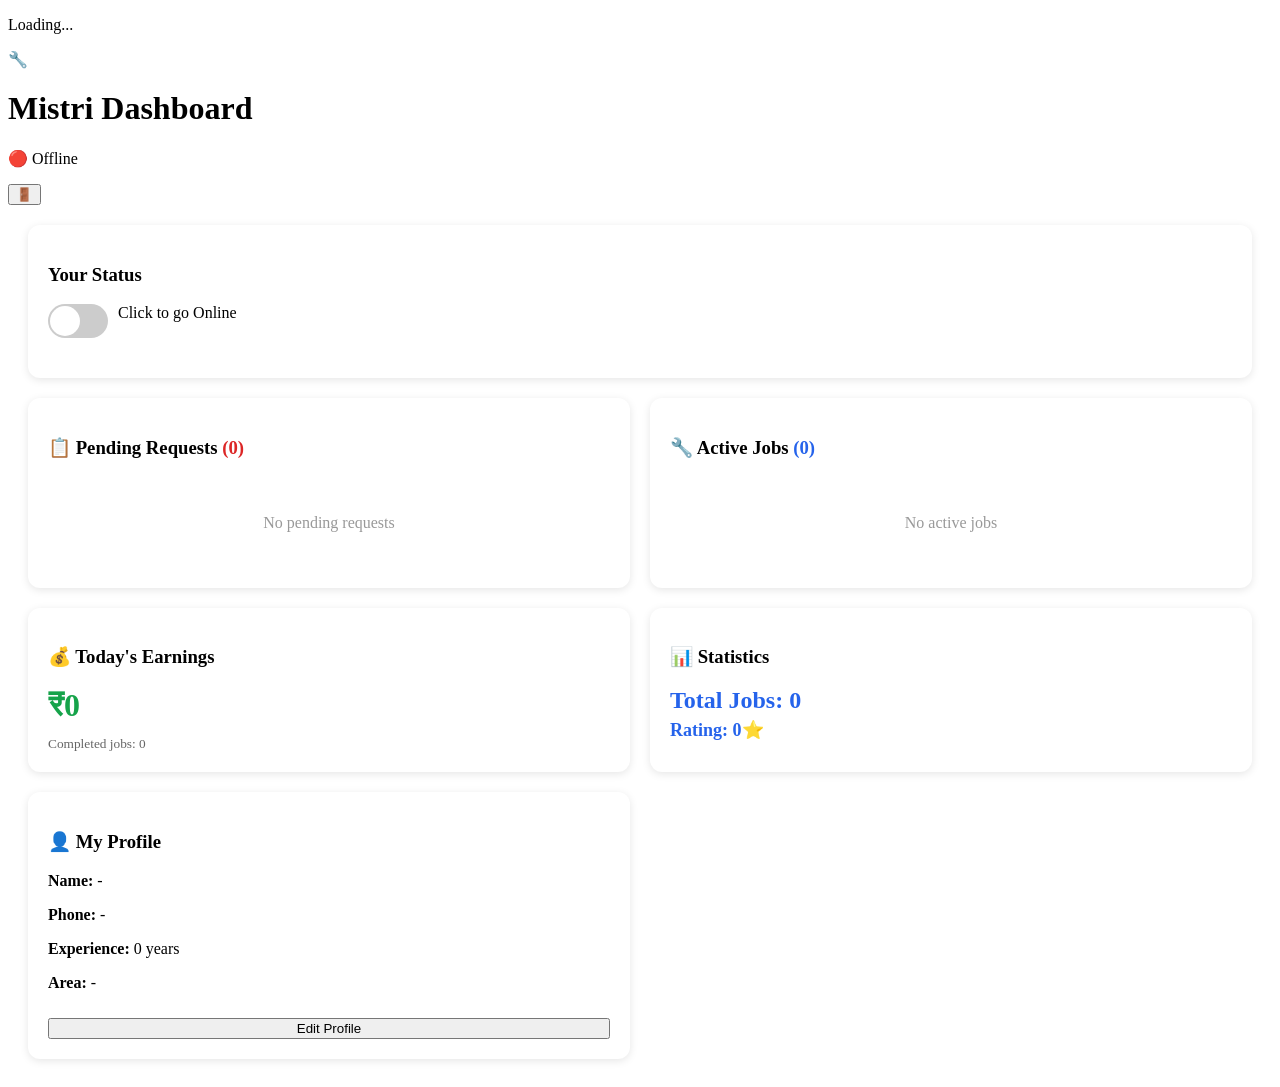
==== mechanic.html @ 3dca0dfb "Add files via upload" ====
<!DOCTYPE html>
<html lang="hi">
<head>
    <meta charset="UTF-8">
    <meta name="viewport" content="width=device-width, initial-scale=1.0">
    <title>Mistri Dashboard - 24x7 Vahan Sahayata</title>
    <link rel="manifest" href="manifest.json">
    <link rel="stylesheet" href="style.css">
    <style>
        .dashboard {
            display: grid;
            grid-template-columns: 1fr 1fr;
            gap: 20px;
            padding: 20px;
        }
        .dashboard-item {
            background: white;
            padding: 20px;
            border-radius: 12px;
            box-shadow: 0 2px 8px rgba(0,0,0,0.1);
        }
        .online-toggle {
            display: flex;
            gap: 10px;
            margin-bottom: 20px;
        }
        .toggle-switch {
            width: 60px;
            height: 34px;
            background: #ccc;
            border-radius: 17px;
            position: relative;
            cursor: pointer;
            transition: background 0.3s;
        }
        .toggle-switch.active {
            background: #16A34A;
        }
        .toggle-circle {
            width: 30px;
            height: 30px;
            background: white;
            border-radius: 50%;
            position: absolute;
            top: 2px;
            left: 2px;
            transition: left 0.3s;
        }
        .toggle-switch.active .toggle-circle {
            left: 28px;
        }
    </style>
</head>
<body>
    <!-- Toast -->
    <div id="toast" class="toast"></div>

    <!-- Loading Spinner -->
    <div id="loadingSpinner" class="loading-spinner">
        <div class="spinner"></div>
        <p>Loading...</p>
    </div>

    <!-- Header -->
    <header class="header-top">
        <div class="header-left">
            <div class="logo-badge">
                <span class="logo-emoji">🔧</span>
            </div>
            <div>
                <h1 class="app-title" id="mechnicName">Mistri Dashboard</h1>
                <p class="app-tagline" id="onlineStatus">🔴 Offline</p>
            </div>
        </div>
        <button id="logoutMechBtn" class="icon-btn" title="Logout">
            <span class="icon">🚪</span>
        </button>
    </header>

    <!-- Main Dashboard -->
    <div class="dashboard">
        <!-- Online Status Toggle -->
        <div class="dashboard-item" style="grid-column: 1/-1;">
            <h3>Your Status</h3>
            <div class="online-toggle">
                <div class="toggle-switch" id="onlineToggle">
                    <div class="toggle-circle"></div>
                </div>
                <span id="statusText">Click to go Online</span>
            </div>
            <p id="statusMessage" style="font-size: 14px; color: #666;"></p>
        </div>

        <!-- Pending Requests -->
        <div class="dashboard-item">
            <h3>📋 Pending Requests <span id="pendingCount" style="color: #DC2626; font-weight: bold;">(0)</span></h3>
            <div id="pendingRequestsList" style="display: flex; flex-direction: column; gap: 10px; max-height: 400px; overflow-y: auto;">
                <p style="color: #999; text-align: center; padding: 20px;">No pending requests</p>
            </div>
        </div>

        <!-- My Active Jobs -->
        <div class="dashboard-item">
            <h3>🔧 Active Jobs <span id="activeJobCount" style="color: #2563EB; font-weight: bold;">(0)</span></h3>
            <div id="activeJobsList" style="display: flex; flex-direction: column; gap: 10px; max-height: 400px; overflow-y: auto;">
                <p style="color: #999; text-align: center; padding: 20px;">No active jobs</p>
            </div>
        </div>

        <!-- Earnings -->
        <div class="dashboard-item">
            <h3>💰 Today's Earnings</h3>
            <div style="font-size: 32px; font-weight: bold; color: #16A34A; margin: 10px 0;">₹0</div>
            <small style="color: #666;">Completed jobs: <span id="completedToday">0</span></small>
        </div>

        <!-- Statistics -->
        <div class="dashboard-item">
            <h3>📊 Statistics</h3>
            <div style="font-size: 24px; font-weight: bold; color: #2563EB; margin: 10px 0;">
                <div>Total Jobs: <span id="totalJobs">0</span></div>
                <div style="font-size: 18px; margin-top: 5px;">Rating: <span id="mechRating">0</span>⭐</div>
            </div>
        </div>

        <!-- Profile -->
        <div class="dashboard-item">
            <h3>👤 My Profile</h3>
            <p><strong>Name:</strong> <span id="mechName">-</span></p>
            <p><strong>Phone:</strong> <span id="mechPhone">-</span></p>
            <p><strong>Experience:</strong> <span id="mechExp">0</span> years</p>
            <p><strong>Area:</strong> <span id="mechArea">-</span></p>
            <button class="btn btn-small btn-primary" style="margin-top: 10px; width: 100%;" onclick="window.location.href='#edit-profile'">
                Edit Profile
            </button>
        </div>
    </div>

    <!-- Scripts -->
    <script src="firebase.js"></script>
    <script src="mechanic.js"></script>
</body>
</html>
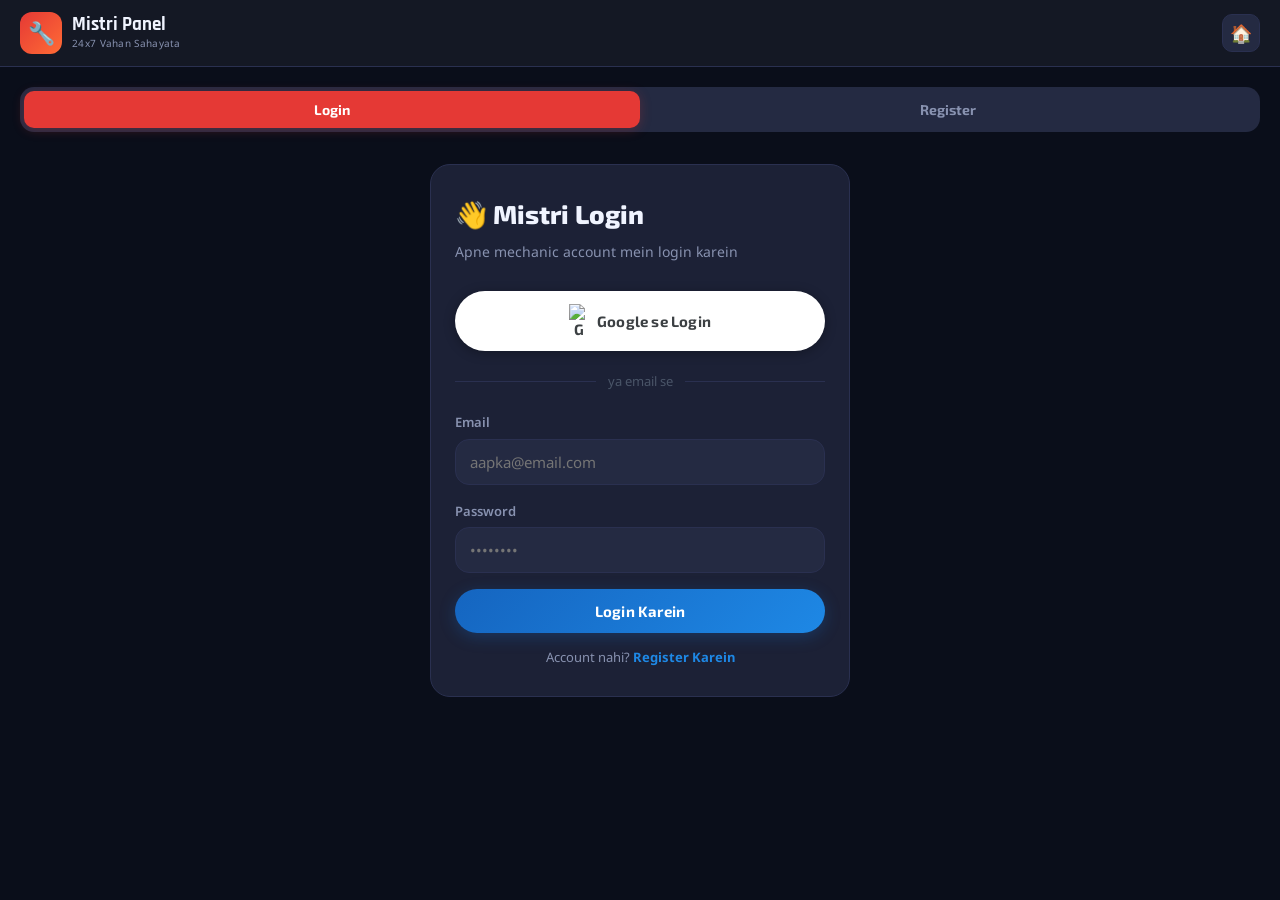
==== commit 56f6373f: "Update mechanic.html" ====
--- a/mechanic.html
+++ b/mechanic.html
@@ -1,143 +1,412 @@
 <!DOCTYPE html>
 <html lang="hi">
 <head>
-    <meta charset="UTF-8">
-    <meta name="viewport" content="width=device-width, initial-scale=1.0">
-    <title>Mistri Dashboard - 24x7 Vahan Sahayata</title>
-    <link rel="manifest" href="manifest.json">
-    <link rel="stylesheet" href="style.css">
-    <style>
-        .dashboard {
-            display: grid;
-            grid-template-columns: 1fr 1fr;
-            gap: 20px;
-            padding: 20px;
-        }
-        .dashboard-item {
-            background: white;
-            padding: 20px;
-            border-radius: 12px;
-            box-shadow: 0 2px 8px rgba(0,0,0,0.1);
-        }
-        .online-toggle {
-            display: flex;
-            gap: 10px;
-            margin-bottom: 20px;
-        }
-        .toggle-switch {
-            width: 60px;
-            height: 34px;
-            background: #ccc;
-            border-radius: 17px;
-            position: relative;
-            cursor: pointer;
-            transition: background 0.3s;
-        }
-        .toggle-switch.active {
-            background: #16A34A;
-        }
-        .toggle-circle {
-            width: 30px;
-            height: 30px;
-            background: white;
-            border-radius: 50%;
-            position: absolute;
-            top: 2px;
-            left: 2px;
-            transition: left 0.3s;
-        }
-        .toggle-switch.active .toggle-circle {
-            left: 28px;
-        }
-    </style>
+  <meta charset="UTF-8">
+  <meta name="viewport" content="width=device-width, initial-scale=1.0, maximum-scale=1.0">
+  <meta name="theme-color" content="#1565C0">
+  <meta name="apple-mobile-web-app-capable" content="yes">
+  <meta name="apple-mobile-web-app-title" content="Mistri Panel">
+  <title>Mechanic Panel — 24x7 Vahan Sahayata</title>
+  <link rel="manifest" href="manifest.json">
+  <link rel="icon" href="icons/icon-192.png" type="image/png">
+  <link rel="stylesheet" href="style.css">
+  <script src="https://www.gstatic.com/firebasejs/10.7.0/firebase-app-compat.js"></script>
+  <script src="https://www.gstatic.com/firebasejs/10.7.0/firebase-auth-compat.js"></script>
+  <script src="https://www.gstatic.com/firebasejs/10.7.0/firebase-firestore-compat.js"></script>
+  <script src="https://www.gstatic.com/firebasejs/10.7.0/firebase-storage-compat.js"></script>
+  <style>
+    /* ── Mechanic-specific styles ── */
+    .earning-card {
+      background: linear-gradient(135deg, #1565C0, #1E88E5);
+      border-radius: var(--radius-lg);
+      padding: 24px; margin-bottom: 16px;
+      color: #fff; position: relative; overflow: hidden;
+    }
+    .earning-card::after {
+      content: '💰';
+      position: absolute; right: 20px; top: 50%; transform: translateY(-50%);
+      font-size: 56px; opacity: 0.15;
+    }
+    .earning-card .ec-label { font-size: 13px; opacity: 0.8; margin-bottom: 4px; }
+    .earning-card .ec-amount { font-family: var(--font-head); font-size: 38px; font-weight: 900; }
+    .earning-card .ec-sub    { font-size: 12px; opacity: 0.7; margin-top: 4px; }
+
+    .req-new-badge {
+      display: inline-block;
+      background: var(--emergency); color: #fff;
+      font-size: 10px; font-weight: 800;
+      padding: 2px 8px; border-radius: 30px;
+      letter-spacing: 0.5px; margin-left: 8px;
+      animation: pulse-btn 1.5s infinite;
+    }
+
+    .mech-reg-steps {
+      display: flex; gap: 8px; margin-bottom: 24px; overflow-x: auto;
+      padding-bottom: 4px;
+    }
+    .step-dot {
+      flex-shrink: 0; width: 32px; height: 32px; border-radius: 50%;
+      border: 2px solid var(--border); background: var(--surface3);
+      display: flex; align-items: center; justify-content: center;
+      font-size: 13px; font-weight: 700; color: var(--text-muted);
+      transition: all 0.3s;
+    }
+    .step-dot.active  { border-color: var(--primary-lt); background: #1E88E520; color: var(--primary-lt); }
+    .step-dot.done    { border-color: var(--success-lt); background: var(--success); color: #fff; }
+    .step-line { flex: 1; height: 2px; background: var(--border); align-self: center; flex-shrink: 0; min-width: 20px; }
+
+    .spec-grid {
+      display: grid; grid-template-columns: repeat(2, 1fr); gap: 8px; margin-bottom: 16px;
+    }
+    .spec-item {
+      display: flex; align-items: center; gap: 8px;
+      background: var(--surface3); border: 1.5px solid var(--border);
+      border-radius: 10px; padding: 10px 12px; cursor: pointer;
+      transition: all 0.15s;
+    }
+    .spec-item input[type=checkbox] { accent-color: var(--primary-lt); }
+    .spec-item label { font-size: 13px; font-weight: 600; cursor: pointer; }
+    .spec-item.selected { background: #1E88E515; border-color: var(--primary-lt); }
+
+    .completed-job-card {
+      background: var(--surface2); border: 1px solid var(--border);
+      border-radius: var(--radius); padding: 14px; margin-bottom: 10px;
+      display: flex; align-items: center; gap: 12px;
+    }
+    .job-icon { font-size: 28px; }
+    .job-info { flex: 1; }
+    .job-info h4 { font-size: 14px; font-weight: 700; }
+    .job-info p  { font-size: 12px; color: var(--text-muted); }
+    .job-earning { font-family: var(--font-head); font-size: 16px; font-weight: 800; color: var(--success-lt); }
+  </style>
 </head>
 <body>
-    <!-- Toast -->
-    <div id="toast" class="toast"></div>
-
-    <!-- Loading Spinner -->
-    <div id="loadingSpinner" class="loading-spinner">
-        <div class="spinner"></div>
-        <p>Loading...</p>
-    </div>
-
-    <!-- Header -->
-    <header class="header-top">
-        <div class="header-left">
-            <div class="logo-badge">
-                <span class="logo-emoji">🔧</span>
-            </div>
-            <div>
-                <h1 class="app-title" id="mechnicName">Mistri Dashboard</h1>
-                <p class="app-tagline" id="onlineStatus">🔴 Offline</p>
-            </div>
-        </div>
-        <button id="logoutMechBtn" class="icon-btn" title="Logout">
-            <span class="icon">🚪</span>
+
+<div id="loadingOverlay"><div class="spinner"></div></div>
+
+<!-- ══════════════════════════════════════════════════════════════
+     GATE 1: Show auth form if not logged in
+══════════════════════════════════════════════════════════════ -->
+<div id="mechAuthGate">
+
+  <header id="appHeader">
+    <div class="brand">
+      <div class="brand-icon">🔧</div>
+      <div>
+        <div class="brand-name">Mistri Panel</div>
+        <div class="brand-tag">24x7 Vahan Sahayata</div>
+      </div>
+    </div>
+    <a href="index.html" class="icon-btn" title="User App">🏠</a>
+  </header>
+
+  <div style="padding:20px">
+    <div class="tabs">
+      <button class="tab active" id="mTabLogin" onclick="switchMechTab('login')">Login</button>
+      <button class="tab"        id="mTabReg"   onclick="switchMechTab('register')">Register</button>
+    </div>
+
+    <!-- ── Mechanic Login ── -->
+    <div id="mechLoginForm" class="auth-card slide-up">
+      <h2>👋 Mistri Login</h2>
+      <p class="auth-sub">Apne mechanic account mein login karein</p>
+      <button class="btn btn-google btn-full" onclick="mechGoogleLogin()">
+        <img src="https://www.gstatic.com/firebasejs/ui/2.0.0/images/auth/google.svg" width="20" alt="G"> Google se Login
+      </button>
+      <div class="divider">ya email se</div>
+      <div class="form-group">
+        <label class="form-label">Email</label>
+        <input type="email" id="mLoginEmail" class="form-control" placeholder="aapka@email.com">
+      </div>
+      <div class="form-group">
+        <label class="form-label">Password</label>
+        <input type="password" id="mLoginPass" class="form-control" placeholder="••••••••">
+      </div>
+      <button class="btn btn-primary btn-full" onclick="mechEmailLogin()">Login Karein</button>
+      <p style="text-align:center;margin-top:14px;font-size:13px;color:var(--text-muted)">
+        Account nahi? <span onclick="switchMechTab('register')" style="color:var(--primary-lt);cursor:pointer;font-weight:700">Register Karein</span>
+      </p>
+    </div>
+
+    <!-- ── Mechanic Registration — Multi-step ── -->
+    <div id="mechRegForm" style="display:none">
+
+      <!-- Step indicator -->
+      <div class="mech-reg-steps" id="stepIndicator">
+        <div class="step-dot active" id="step1dot">1</div>
+        <div class="step-line"></div>
+        <div class="step-dot" id="step2dot">2</div>
+        <div class="step-line"></div>
+        <div class="step-dot" id="step3dot">3</div>
+      </div>
+
+      <!-- Step 1: Basic Info -->
+      <div id="regStep1" class="auth-card slide-up">
+        <h2>🆕 Mistri Registration</h2>
+        <p class="auth-sub">Step 1 of 3 — Basic Jankari</p>
+        <button class="btn btn-google btn-full" onclick="mechGoogleLogin()">
+          <img src="https://www.gstatic.com/firebasejs/ui/2.0.0/images/auth/google.svg" width="20" alt="G"> Google se Register
         </button>
-    </header>
-
-    <!-- Main Dashboard -->
-    <div class="dashboard">
-        <!-- Online Status Toggle -->
-        <div class="dashboard-item" style="grid-column: 1/-1;">
-            <h3>Your Status</h3>
-            <div class="online-toggle">
-                <div class="toggle-switch" id="onlineToggle">
-                    <div class="toggle-circle"></div>
-                </div>
-                <span id="statusText">Click to go Online</span>
-            </div>
-            <p id="statusMessage" style="font-size: 14px; color: #666;"></p>
-        </div>
-
-        <!-- Pending Requests -->
-        <div class="dashboard-item">
-            <h3>📋 Pending Requests <span id="pendingCount" style="color: #DC2626; font-weight: bold;">(0)</span></h3>
-            <div id="pendingRequestsList" style="display: flex; flex-direction: column; gap: 10px; max-height: 400px; overflow-y: auto;">
-                <p style="color: #999; text-align: center; padding: 20px;">No pending requests</p>
-            </div>
-        </div>
-
-        <!-- My Active Jobs -->
-        <div class="dashboard-item">
-            <h3>🔧 Active Jobs <span id="activeJobCount" style="color: #2563EB; font-weight: bold;">(0)</span></h3>
-            <div id="activeJobsList" style="display: flex; flex-direction: column; gap: 10px; max-height: 400px; overflow-y: auto;">
-                <p style="color: #999; text-align: center; padding: 20px;">No active jobs</p>
-            </div>
-        </div>
-
-        <!-- Earnings -->
-        <div class="dashboard-item">
-            <h3>💰 Today's Earnings</h3>
-            <div style="font-size: 32px; font-weight: bold; color: #16A34A; margin: 10px 0;">₹0</div>
-            <small style="color: #666;">Completed jobs: <span id="completedToday">0</span></small>
-        </div>
-
-        <!-- Statistics -->
-        <div class="dashboard-item">
-            <h3>📊 Statistics</h3>
-            <div style="font-size: 24px; font-weight: bold; color: #2563EB; margin: 10px 0;">
-                <div>Total Jobs: <span id="totalJobs">0</span></div>
-                <div style="font-size: 18px; margin-top: 5px;">Rating: <span id="mechRating">0</span>⭐</div>
-            </div>
-        </div>
-
-        <!-- Profile -->
-        <div class="dashboard-item">
-            <h3>👤 My Profile</h3>
-            <p><strong>Name:</strong> <span id="mechName">-</span></p>
-            <p><strong>Phone:</strong> <span id="mechPhone">-</span></p>
-            <p><strong>Experience:</strong> <span id="mechExp">0</span> years</p>
-            <p><strong>Area:</strong> <span id="mechArea">-</span></p>
-            <button class="btn btn-small btn-primary" style="margin-top: 10px; width: 100%;" onclick="window.location.href='#edit-profile'">
-                Edit Profile
-            </button>
-        </div>
-    </div>
-
-    <!-- Scripts -->
-    <script src="firebase.js"></script>
-    <script src="mechanic.js"></script>
+        <div class="divider">ya email se</div>
+        <div class="form-group">
+          <label class="form-label">Pura Naam *</label>
+          <input type="text" id="mRegName" class="form-control" placeholder="Ramesh Kumar">
+        </div>
+        <div class="form-group">
+          <label class="form-label">Mobile Number *</label>
+          <input type="tel" id="mRegPhone" class="form-control" placeholder="9876543210">
+        </div>
+        <div class="form-group">
+          <label class="form-label">Email *</label>
+          <input type="email" id="mRegEmail" class="form-control" placeholder="aapka@email.com">
+        </div>
+        <div class="form-group">
+          <label class="form-label">Password *</label>
+          <input type="password" id="mRegPass" class="form-control" placeholder="Min 6 characters">
+        </div>
+        <button class="btn btn-primary btn-full" onclick="goToStep(2)">Aage Badhen →</button>
+      </div>
+
+      <!-- Step 2: Professional Info -->
+      <div id="regStep2" style="display:none" class="auth-card slide-up">
+        <h2>🔧 Professional Info</h2>
+        <p class="auth-sub">Step 2 of 3 — Experience & Specialization</p>
+
+        <div class="form-group">
+          <label class="form-label">Anubhav (Experience) *</label>
+          <select id="mRegExp" class="form-control">
+            <option value="">Select experience</option>
+            <option value="0-1">0-1 saal (Fresher)</option>
+            <option value="1-3">1-3 saal</option>
+            <option value="3-5">3-5 saal</option>
+            <option value="5-10">5-10 saal</option>
+            <option value="10+">10+ saal (Expert)</option>
+          </select>
+        </div>
+
+        <div class="form-group">
+          <label class="form-label">Service Area / Shetra *</label>
+          <input type="text" id="mRegArea" class="form-control" placeholder="Jaise: Agra, Mathura, Firozabad...">
+        </div>
+
+        <div class="form-group">
+          <label class="form-label">Vehicle Specialization (multiple chunein)</label>
+          <div class="spec-grid" id="specGrid">
+            <div class="spec-item" onclick="toggleSpec(this,'bike')">
+              <input type="checkbox" id="sp-bike"> <label for="sp-bike">🏍️ Bike</label>
+            </div>
+            <div class="spec-item" onclick="toggleSpec(this,'car')">
+              <input type="checkbox" id="sp-car"> <label for="sp-car">🚗 Car</label>
+            </div>
+            <div class="spec-item" onclick="toggleSpec(this,'tempo')">
+              <input type="checkbox" id="sp-tempo"> <label for="sp-tempo">🚐 Tempo/Max</label>
+            </div>
+            <div class="spec-item" onclick="toggleSpec(this,'loading')">
+              <input type="checkbox" id="sp-loading"> <label for="sp-loading">🚚 Loading</label>
+            </div>
+            <div class="spec-item" onclick="toggleSpec(this,'tractor')">
+              <input type="checkbox" id="sp-tractor"> <label for="sp-tractor">🚜 Tractor</label>
+            </div>
+            <div class="spec-item" onclick="toggleSpec(this,'truck')">
+              <input type="checkbox" id="sp-truck"> <label for="sp-truck">🛻 Truck</label>
+            </div>
+          </div>
+        </div>
+
+        <div style="display:flex;gap:10px">
+          <button class="btn btn-outline" style="flex:1" onclick="goToStep(1)">← Wapas</button>
+          <button class="btn btn-primary" style="flex:1" onclick="goToStep(3)">Aage →</button>
+        </div>
+      </div>
+
+      <!-- Step 3: Documents & Submit -->
+      <div id="regStep3" style="display:none" class="auth-card slide-up">
+        <h2>📄 Documents</h2>
+        <p class="auth-sub">Step 3 of 3 — Verification (Optional)</p>
+
+        <div class="form-group">
+          <label class="form-label">Aadhaar Number (Optional)</label>
+          <input type="text" id="mRegAadhaar" class="form-control" placeholder="XXXX XXXX XXXX">
+        </div>
+
+        <div class="form-group">
+          <label class="form-label">Profile Photo (Optional)</label>
+          <label class="file-upload" for="mechPhoto">
+            <input type="file" id="mechPhoto" accept="image/*" onchange="previewMechPhoto(this)">
+            <div class="fu-icon">📷</div>
+            <div class="fu-text">Apni photo upload karein</div>
+          </label>
+          <img id="mechPhotoPreview" alt="" style="display:none;width:80px;height:80px;border-radius:50%;object-fit:cover;margin-top:10px;border:2px solid var(--border)">
+        </div>
+
+        <div class="urgent-alert">
+          <div class="ua-icon">ℹ️</div>
+          <p>Registration ke baad admin approval milega. Approve hone par aap requests accept kar sakte hain.</p>
+        </div>
+
+        <div style="display:flex;gap:10px">
+          <button class="btn btn-outline" style="flex:1" onclick="goToStep(2)">← Wapas</button>
+          <button class="btn btn-primary" style="flex:1" onclick="completeMechRegistration()">✅ Register Karein</button>
+        </div>
+      </div>
+
+    </div><!-- end mechRegForm -->
+  </div>
+</div><!-- end mechAuthGate -->
+
+<!-- ══════════════════════════════════════════════════════════════
+     GATE 2: Mechanic Dashboard (shown after auth)
+══════════════════════════════════════════════════════════════ -->
+<div id="mechDashboard" style="display:none">
+
+  <header id="mechHeader">
+    <div class="brand">
+      <div class="brand-icon" style="background:linear-gradient(135deg,var(--primary),var(--primary-lt))">🔧</div>
+      <div>
+        <div class="brand-name" id="mechHeaderName">Mechanic</div>
+        <div class="brand-tag">Mistri Panel</div>
+      </div>
+    </div>
+    <div class="header-actions">
+      <div id="mechOnlineDot" style="width:10px;height:10px;border-radius:50%;background:var(--text-dim);margin-right:4px"></div>
+      <button class="btn btn-outline btn-sm" onclick="mechSignOut()">Logout</button>
+    </div>
+  </header>
+
+  <main style="padding-bottom:80px">
+
+    <!-- Approval Pending Banner -->
+    <div id="pendingApprovalBanner" style="display:none;background:#F59E0B15;border:1px solid #F59E0B40;padding:16px 20px;margin:16px;border-radius:var(--radius)">
+      <div style="font-weight:700;color:var(--warning)">⏳ Approval Pending</div>
+      <div style="font-size:13px;color:var(--text-muted);margin-top:4px">Admin aapki profile review kar raha hai. Thodi der mein approve ho jayega.</div>
+    </div>
+
+    <!-- Dashboard sections nav -->
+    <div style="display:flex;background:var(--surface);border-bottom:1px solid var(--border);padding:0 16px;overflow-x:auto">
+      <button class="tab active" id="dTab-requests"  style="border-radius:0;border-bottom:3px solid var(--emergency);padding:14px 16px" onclick="switchDashTab('requests')">📋 Requests</button>
+      <button class="tab"        id="dTab-earnings"  style="border-radius:0;padding:14px 16px" onclick="switchDashTab('earnings')">💰 Earnings</button>
+      <button class="tab"        id="dTab-profile"   style="border-radius:0;padding:14px 16px" onclick="switchDashTab('profile')">👤 Profile</button>
+    </div>
+
+    <!-- ── Tab: Requests ── -->
+    <div id="dtab-requests" style="padding:16px">
+
+      <!-- Online / Offline Toggle -->
+      <div class="online-toggle">
+        <div class="ot-info">
+          <h3>🟢 Online Status</h3>
+          <p id="onlineStatusLabel">Offline — requests nahi milenge</p>
+        </div>
+        <label class="toggle-switch">
+          <input type="checkbox" id="onlineToggle" onchange="toggleOnlineStatus(this.checked)">
+          <span class="toggle-slider"></span>
+        </label>
+      </div>
+
+      <!-- Stats row -->
+      <div class="stats-row" id="mechStatsRow">
+        <div class="stat-card">
+          <div class="stat-num" id="mStatPending" style="color:var(--warning)">0</div>
+          <div class="stat-lbl">Pending Requests</div>
+        </div>
+        <div class="stat-card">
+          <div class="stat-num" id="mStatCompleted" style="color:var(--success-lt)">0</div>
+          <div class="stat-lbl">Completed Jobs</div>
+        </div>
+      </div>
+
+      <!-- Live Pending Requests -->
+      <div class="section-title" style="margin-bottom:8px">
+        🔔 Nearby Pending Requests
+        <span class="req-new-badge" id="newReqBadge" style="display:none">NEW</span>
+      </div>
+      <div id="pendingRequestsList">
+        <div class="empty-state">
+          <div class="es-icon">📭</div>
+          <h3>Koi Request Nahi</h3>
+          <p>Online ho jayein — requests milenge</p>
+        </div>
+      </div>
+
+      <!-- My Active Request -->
+      <div id="myActiveRequestSection" style="display:none">
+        <div class="section-title" style="margin:20px 0 8px">⚡ My Active Job</div>
+        <div id="myActiveRequestCard"></div>
+      </div>
+    </div>
+
+    <!-- ── Tab: Earnings ── -->
+    <div id="dtab-earnings" style="padding:16px;display:none">
+      <div class="earning-card">
+        <div class="ec-label">Aaj Ki Kamaai (Estimated)</div>
+        <div class="ec-amount">₹<span id="todayEarning">0</span></div>
+        <div class="ec-sub">Completed jobs based estimate</div>
+      </div>
+      <div class="stats-row">
+        <div class="stat-card">
+          <div class="stat-num" id="totalJobs" style="color:var(--primary-lt)">0</div>
+          <div class="stat-lbl">Total Jobs</div>
+        </div>
+        <div class="stat-card">
+          <div class="stat-num" id="mechRating" style="color:var(--warning)">—</div>
+          <div class="stat-lbl">Avg Rating ⭐</div>
+        </div>
+      </div>
+      <div class="section-title" style="margin-bottom:10px">Completed Jobs</div>
+      <div id="completedJobsList">
+        <div class="empty-state"><div class="es-icon">📋</div><h3>Abhi koi job nahi</h3><p>Requests accept karo aur paise kamao</p></div>
+      </div>
+    </div>
+
+    <!-- ── Tab: Profile ── -->
+    <div id="dtab-profile" style="padding:16px;display:none">
+      <div class="profile-header" style="margin:-16px -16px 20px;border-radius:0">
+        <div class="profile-avatar" id="mechProfileAvatar">🔧</div>
+        <div class="profile-name" id="mechProfileName">Loading...</div>
+        <div class="profile-email" id="mechProfileEmail"></div>
+        <div class="profile-role" style="background:#1E88E515;border-color:#1E88E540;color:var(--primary-lt)">🔧 Mechanic</div>
+      </div>
+
+      <div style="background:var(--surface2);border:1px solid var(--border);border-radius:var(--radius-lg);padding:4px 16px;margin-bottom:16px">
+        <div class="info-row">
+          <div class="ir-icon">📞</div>
+          <div><div class="ir-label">Mobile</div><div class="ir-value" id="mProfPhone">—</div></div>
+        </div>
+        <div class="info-row">
+          <div class="ir-icon">📍</div>
+          <div><div class="ir-label">Service Area</div><div class="ir-value" id="mProfArea">—</div></div>
+        </div>
+        <div class="info-row">
+          <div class="ir-icon">🏆</div>
+          <div><div class="ir-label">Experience</div><div class="ir-value" id="mProfExp">—</div></div>
+        </div>
+        <div class="info-row">
+          <div class="ir-icon">🚗</div>
+          <div><div class="ir-label">Specialization</div><div class="ir-value" id="mProfSpec">—</div></div>
+        </div>
+        <div class="info-row">
+          <div class="ir-icon">✅</div>
+          <div><div class="ir-label">Approval Status</div><div class="ir-value" id="mProfApproval">—</div></div>
+        </div>
+        <div class="info-row">
+          <div class="ir-icon">⭐</div>
+          <div><div class="ir-label">Rating</div><div class="ir-value" id="mProfRating">—</div></div>
+        </div>
+      </div>
+
+      <div class="form-group">
+        <label class="form-label">Service Area Update Karein</label>
+        <input type="text" id="mUpdateArea" class="form-control" placeholder="Nayi area likhein">
+      </div>
+      <button class="btn btn-primary btn-full" style="margin-bottom:12px" onclick="updateMechProfile()">Profile Update Karein</button>
+      <button class="btn btn-outline btn-full" onclick="mechSignOut()">🚪 Logout</button>
+    </div>
+
+  </main>
+
+</div><!-- end mechDashboard -->
+
+<script src="firebase.js"></script>
+<script src="mechanic.js"></script>
 </body>
 </html>
--- a/style.css
+++ b/style.css
@@ -0,0 +1,767 @@
+/* ============================================================
+   style.css — 24x7 Vahan Sahayata
+   Emergency Vehicle Rescue Service
+   ============================================================ */
+
+@import url('https://fonts.googleapis.com/css2?family=Rajdhani:wght@400;500;600;700&family=Exo+2:wght@400;600;700;800;900&family=Noto+Sans:wght@400;500;600&display=swap');
+
+/* ── CSS Variables ─────────────────────────────────────────── */
+:root {
+  --emergency:   #E53935;
+  --emergency-dk:#B71C1C;
+  --primary:     #1565C0;
+  --primary-lt:  #1E88E5;
+  --success:     #2E7D32;
+  --success-lt:  #43A047;
+  --warning:     #F59E0B;
+  --dark:        #0A0E1A;
+  --surface:     #141824;
+  --surface2:    #1C2136;
+  --surface3:    #242A42;
+  --border:      #2A3050;
+  --text:        #F0F4FF;
+  --text-muted:  #8892B0;
+  --text-dim:    #4A5568;
+  --accent:      #FF6B35;
+  --teal:        #00BFA5;
+  --radius:      14px;
+  --radius-lg:   20px;
+  --shadow:      0 4px 24px rgba(0,0,0,0.4);
+  --shadow-lg:   0 8px 40px rgba(0,0,0,0.6);
+  --font-head:   'Exo 2', 'Rajdhani', sans-serif;
+  --font-body:   'Noto Sans', 'Rajdhani', sans-serif;
+  --font-brand:  'Rajdhani', 'Exo 2', sans-serif;
+}
+
+/* ── Reset & Base ─────────────────────────────────────────── */
+*, *::before, *::after { margin: 0; padding: 0; box-sizing: border-box; }
+
+html { scroll-behavior: smooth; font-size: 16px; }
+
+body {
+  background: var(--dark);
+  color: var(--text);
+  font-family: var(--font-body);
+  line-height: 1.6;
+  min-height: 100vh;
+  overflow-x: hidden;
+}
+
+a { color: inherit; text-decoration: none; }
+img { max-width: 100%; }
+button { cursor: pointer; font-family: inherit; }
+input, select, textarea { font-family: inherit; }
+
+/* ── Scrollbar ───────────────────────────────────────────── */
+::-webkit-scrollbar { width: 6px; }
+::-webkit-scrollbar-track { background: var(--dark); }
+::-webkit-scrollbar-thumb { background: var(--border); border-radius: 3px; }
+
+/* ── Loading Overlay ─────────────────────────────────────── */
+#loadingOverlay {
+  position: fixed; inset: 0; background: #0A0E1Acc;
+  display: none; align-items: center; justify-content: center;
+  z-index: 9999; backdrop-filter: blur(4px);
+}
+.spinner {
+  width: 56px; height: 56px;
+  border: 4px solid var(--border);
+  border-top-color: var(--emergency);
+  border-radius: 50%;
+  animation: spin 0.8s linear infinite;
+}
+@keyframes spin { to { transform: rotate(360deg); } }
+
+/* ── Toast ───────────────────────────────────────────────── */
+.vs-toast {
+  position: fixed; bottom: 90px; left: 50%; transform: translateX(-50%) translateY(20px);
+  background: var(--surface2); color: var(--text);
+  padding: 12px 24px; border-radius: 50px; font-size: 14px; font-weight: 600;
+  box-shadow: var(--shadow-lg); z-index: 10000; opacity: 0;
+  transition: opacity 0.3s, transform 0.3s; white-space: nowrap; max-width: 90vw;
+  border-left: 4px solid var(--primary);
+}
+.vs-toast--show { opacity: 1; transform: translateX(-50%) translateY(0); }
+.vs-toast--success { border-left-color: var(--success-lt); }
+.vs-toast--error   { border-left-color: var(--emergency); }
+.vs-toast--warning { border-left-color: var(--warning); }
+
+/* ── Header ──────────────────────────────────────────────── */
+#appHeader {
+  position: sticky; top: 0; z-index: 100;
+  background: var(--surface);
+  border-bottom: 1px solid var(--border);
+  padding: 12px 20px;
+  display: flex; align-items: center; justify-content: space-between;
+  backdrop-filter: blur(10px);
+}
+.brand {
+  display: flex; align-items: center; gap: 10px;
+}
+.brand-icon {
+  width: 42px; height: 42px; border-radius: 12px;
+  background: linear-gradient(135deg, var(--emergency), #FF6B35);
+  display: flex; align-items: center; justify-content: center;
+  font-size: 22px; flex-shrink: 0;
+}
+.brand-name {
+  font-family: var(--font-brand);
+  font-size: 19px; font-weight: 700; line-height: 1.1;
+  color: var(--text);
+}
+.brand-tag {
+  font-size: 10px; color: var(--text-muted); font-weight: 400; letter-spacing: 0.3px;
+}
+.header-actions { display: flex; align-items: center; gap: 10px; }
+.avatar-btn {
+  width: 38px; height: 38px; border-radius: 50%;
+  background: var(--surface3); border: 2px solid var(--border);
+  display: flex; align-items: center; justify-content: center;
+  font-size: 18px; overflow: hidden; cursor: pointer;
+  transition: border-color 0.2s;
+}
+.avatar-btn:hover { border-color: var(--primary-lt); }
+.avatar-btn img { width: 100%; height: 100%; object-fit: cover; }
+.icon-btn {
+  width: 38px; height: 38px; border-radius: 10px;
+  background: var(--surface3); border: 1px solid var(--border);
+  color: var(--text-muted); font-size: 18px;
+  display: flex; align-items: center; justify-content: center;
+  transition: background 0.2s, color 0.2s;
+}
+.icon-btn:hover { background: var(--surface); color: var(--text); }
+#userNameLabel {
+  font-size: 13px; font-weight: 600; color: var(--text-muted);
+  display: none;
+}
+
+/* ── Bottom Navigation ───────────────────────────────────── */
+#bottomNav {
+  position: fixed; bottom: 0; left: 0; right: 0; z-index: 100;
+  background: var(--surface);
+  border-top: 1px solid var(--border);
+  display: flex; align-items: stretch;
+  height: 64px;
+  padding: 0 4px;
+  box-shadow: 0 -4px 20px rgba(0,0,0,0.3);
+}
+.nav-item {
+  flex: 1; display: flex; flex-direction: column;
+  align-items: center; justify-content: center; gap: 3px;
+  padding: 8px 4px; cursor: pointer; border: none; background: transparent;
+  color: var(--text-dim); font-size: 11px; font-weight: 600;
+  font-family: var(--font-body); transition: color 0.2s;
+  position: relative; border-radius: 12px;
+}
+.nav-item .nav-icon { font-size: 20px; line-height: 1; }
+.nav-item.active { color: var(--emergency); }
+.nav-item.active::after {
+  content: ''; position: absolute; top: 6px; left: 50%; transform: translateX(-50%);
+  width: 4px; height: 4px; border-radius: 50%; background: var(--emergency);
+}
+.nav-item:hover { color: var(--text-muted); }
+
+/* ── Main Content Area ───────────────────────────────────── */
+#mainContent {
+  padding-bottom: 80px;
+  min-height: calc(100vh - 65px);
+}
+
+/* ── Section visibility ──────────────────────────────────── */
+.app-section { display: none; }
+.app-section.active { display: block; }
+
+/* ── Hero / Home Section ─────────────────────────────────── */
+.hero {
+  background: linear-gradient(160deg, #0A0E1A 0%, #0D1225 50%, #0A0E1A 100%);
+  padding: 32px 20px 24px;
+  text-align: center;
+  position: relative;
+  overflow: hidden;
+}
+.hero::before {
+  content: '';
+  position: absolute; inset: 0;
+  background: radial-gradient(ellipse at 50% -20%, #E5393520 0%, transparent 60%);
+  pointer-events: none;
+}
+.emergency-badge {
+  display: inline-flex; align-items: center; gap: 8px;
+  background: #E5393515; border: 1px solid #E5393540;
+  color: #FF6B6B; font-size: 12px; font-weight: 700;
+  padding: 6px 16px; border-radius: 50px; margin-bottom: 20px;
+  letter-spacing: 0.5px;
+  animation: glow 2s ease-in-out infinite alternate;
+}
+@keyframes glow {
+  from { box-shadow: 0 0 6px #E5393330; }
+  to   { box-shadow: 0 0 18px #E5393360; }
+}
+.hero h1 {
+  font-family: var(--font-head);
+  font-size: 36px; font-weight: 900;
+  line-height: 1.1; margin-bottom: 12px;
+  background: linear-gradient(135deg, #fff 30%, #FF8A80);
+  -webkit-background-clip: text; -webkit-text-fill-color: transparent;
+  background-clip: text;
+}
+.hero p.tagline {
+  font-size: 15px; color: var(--text-muted); line-height: 1.6;
+  max-width: 360px; margin: 0 auto 28px;
+}
+.btn-emergency {
+  display: inline-flex; align-items: center; gap: 10px;
+  background: linear-gradient(135deg, var(--emergency), var(--accent));
+  color: #fff; padding: 16px 36px;
+  border: none; border-radius: 50px;
+  font-size: 18px; font-weight: 800;
+  font-family: var(--font-head);
+  box-shadow: 0 8px 32px #E5393550;
+  transition: transform 0.2s, box-shadow 0.2s;
+  cursor: pointer;
+  animation: pulse-btn 2s ease-in-out infinite;
+  letter-spacing: 0.3px;
+}
+@keyframes pulse-btn {
+  0%,100% { box-shadow: 0 8px 32px #E5393550; }
+  50%      { box-shadow: 0 12px 48px #E5393580; }
+}
+.btn-emergency:hover { transform: scale(1.04); }
+
+.hero-stats {
+  display: flex; justify-content: center; gap: 32px;
+  margin-top: 32px; padding-top: 24px;
+  border-top: 1px solid var(--border);
+}
+.hero-stat { text-align: center; }
+.hero-stat .num {
+  font-family: var(--font-head);
+  font-size: 26px; font-weight: 800; color: var(--text);
+}
+.hero-stat .lbl { font-size: 11px; color: var(--text-muted); margin-top: 2px; }
+
+/* ── Vehicle Type Grid ───────────────────────────────────── */
+.section-title {
+  font-family: var(--font-head);
+  font-size: 20px; font-weight: 700; color: var(--text);
+  margin-bottom: 4px;
+}
+.section-sub { font-size: 13px; color: var(--text-muted); margin-bottom: 16px; }
+
+.vehicle-grid {
+  display: grid; grid-template-columns: repeat(4, 1fr);
+  gap: 10px; margin-bottom: 24px;
+}
+.vehicle-card {
+  background: var(--surface2);
+  border: 2px solid var(--border);
+  border-radius: var(--radius);
+  padding: 14px 8px; text-align: center; cursor: pointer;
+  transition: border-color 0.2s, background 0.2s, transform 0.15s;
+}
+.vehicle-card:hover, .vehicle-card.selected {
+  border-color: var(--emergency);
+  background: #E5393510;
+  transform: scale(1.03);
+}
+.vehicle-card .vc-icon { font-size: 28px; margin-bottom: 6px; }
+.vehicle-card .vc-name { font-size: 11px; font-weight: 600; color: var(--text-muted); }
+
+/* ── Service Cards ───────────────────────────────────────── */
+.service-card {
+  background: var(--surface2);
+  border: 1px solid var(--border);
+  border-radius: var(--radius-lg);
+  padding: 20px; margin-bottom: 12px;
+  display: flex; align-items: center; gap: 16px;
+  cursor: pointer;
+  transition: border-color 0.2s, transform 0.15s;
+}
+.service-card:hover { border-color: var(--primary-lt); transform: translateX(4px); }
+.service-card .sc-icon {
+  width: 52px; height: 52px; border-radius: 14px;
+  display: flex; align-items: center; justify-content: center;
+  font-size: 24px; flex-shrink: 0;
+}
+.service-card .sc-info h3 {
+  font-family: var(--font-head); font-size: 16px; font-weight: 700;
+}
+.service-card .sc-info p { font-size: 13px; color: var(--text-muted); }
+.service-card .sc-arrow { margin-left: auto; color: var(--text-dim); font-size: 20px; }
+
+/* ── Section Padding ─────────────────────────────────────── */
+.pad { padding: 20px 20px 0; }
+.pad-full { padding: 20px; }
+
+/* ── Auth Section ────────────────────────────────────────── */
+.auth-card {
+  background: var(--surface2);
+  border: 1px solid var(--border);
+  border-radius: var(--radius-lg);
+  padding: 28px 24px;
+  max-width: 420px; margin: 32px auto;
+}
+.auth-card h2 {
+  font-family: var(--font-head);
+  font-size: 26px; font-weight: 800;
+  margin-bottom: 6px;
+}
+.auth-card .auth-sub { font-size: 14px; color: var(--text-muted); margin-bottom: 28px; }
+
+.form-group { margin-bottom: 16px; }
+.form-label {
+  display: block; font-size: 13px; font-weight: 600;
+  color: var(--text-muted); margin-bottom: 6px;
+}
+.form-control {
+  width: 100%; background: var(--surface3);
+  border: 1.5px solid var(--border);
+  border-radius: var(--radius); color: var(--text);
+  padding: 12px 14px; font-size: 15px;
+  transition: border-color 0.2s, box-shadow 0.2s;
+  outline: none;
+}
+.form-control:focus {
+  border-color: var(--primary-lt);
+  box-shadow: 0 0 0 3px #1E88E520;
+}
+select.form-control { appearance: none; }
+textarea.form-control { resize: vertical; min-height: 100px; }
+
+.divider {
+  display: flex; align-items: center; gap: 12px;
+  margin: 20px 0; color: var(--text-dim); font-size: 13px;
+}
+.divider::before, .divider::after {
+  content: ''; flex: 1; height: 1px; background: var(--border);
+}
+
+/* ── Buttons ─────────────────────────────────────────────── */
+.btn {
+  display: inline-flex; align-items: center; justify-content: center; gap: 8px;
+  padding: 13px 24px; border-radius: 50px;
+  font-size: 15px; font-weight: 700; font-family: var(--font-head);
+  border: none; cursor: pointer; transition: transform 0.15s, box-shadow 0.15s, opacity 0.15s;
+  letter-spacing: 0.2px;
+}
+.btn:active { transform: scale(0.97); }
+.btn:disabled { opacity: 0.5; cursor: not-allowed; }
+.btn-full { width: 100%; }
+.btn-primary {
+  background: linear-gradient(135deg, var(--primary), var(--primary-lt));
+  color: #fff; box-shadow: 0 4px 16px #1565C050;
+}
+.btn-primary:hover { box-shadow: 0 6px 24px #1565C070; }
+.btn-danger {
+  background: linear-gradient(135deg, var(--emergency-dk), var(--emergency));
+  color: #fff; box-shadow: 0 4px 16px #E5393540;
+}
+.btn-success {
+  background: linear-gradient(135deg, var(--success), var(--success-lt));
+  color: #fff; box-shadow: 0 4px 16px #2E7D3240;
+}
+.btn-outline {
+  background: transparent; color: var(--text-muted);
+  border: 1.5px solid var(--border);
+}
+.btn-outline:hover { border-color: var(--text-muted); color: var(--text); }
+.btn-google {
+  background: #fff; color: #3C4043;
+  box-shadow: 0 2px 12px rgba(0,0,0,0.3);
+  font-size: 15px;
+}
+.btn-google:hover { box-shadow: 0 4px 20px rgba(0,0,0,0.4); }
+.btn-whatsapp {
+  background: linear-gradient(135deg, #128C7E, #25D366);
+  color: #fff; box-shadow: 0 4px 16px #25D36640;
+}
+.btn-sm { padding: 8px 16px; font-size: 13px; border-radius: 30px; }
+
+/* ── Booking Form ────────────────────────────────────────── */
+.booking-header {
+  background: linear-gradient(135deg, var(--emergency-dk), var(--emergency));
+  padding: 24px 20px;
+}
+.booking-header h2 {
+  font-family: var(--font-head);
+  font-size: 24px; font-weight: 800; color: #fff;
+}
+.booking-header p { color: #ffcdd2; font-size: 14px; }
+
+.location-card {
+  background: var(--surface2); border: 1px solid var(--border);
+  border-radius: var(--radius); padding: 14px;
+  display: flex; align-items: center; gap: 12px;
+  margin-bottom: 16px; cursor: pointer;
+  transition: border-color 0.2s;
+}
+.location-card:hover { border-color: var(--teal); }
+.location-card .loc-icon {
+  width: 42px; height: 42px; background: #00BFA515;
+  border: 1px solid #00BFA530; border-radius: 12px;
+  display: flex; align-items: center; justify-content: center; font-size: 20px;
+}
+.location-card .loc-text { flex: 1; }
+.location-card .loc-text strong { font-size: 14px; font-weight: 700; }
+.location-card .loc-text span { font-size: 12px; color: var(--text-muted); display: block; }
+
+/* ── Status Tracker ─────────────────────────────────────── */
+.status-card {
+  background: var(--surface2); border: 1px solid var(--border);
+  border-radius: var(--radius-lg); padding: 20px;
+  margin-bottom: 16px;
+}
+.status-header {
+  display: flex; align-items: center; justify-content: space-between;
+  margin-bottom: 16px;
+}
+.request-id { font-size: 12px; color: var(--text-muted); font-family: monospace; }
+.status-badge {
+  display: inline-flex; align-items: center;
+  padding: 4px 12px; border-radius: 50px;
+  font-size: 12px; font-weight: 700;
+}
+.timeline {
+  display: flex; flex-direction: column; gap: 12px;
+  margin: 20px 0;
+}
+.timeline-item {
+  display: flex; align-items: flex-start; gap: 12px;
+  opacity: 0.4; transition: opacity 0.3s;
+}
+.timeline-item.done { opacity: 1; }
+.timeline-item.active { opacity: 1; }
+.tl-dot {
+  width: 32px; height: 32px; border-radius: 50%; flex-shrink: 0;
+  border: 2px solid var(--border);
+  display: flex; align-items: center; justify-content: center; font-size: 14px;
+  background: var(--surface3);
+}
+.timeline-item.done .tl-dot { background: var(--success); border-color: var(--success); }
+.timeline-item.active .tl-dot { background: var(--warning); border-color: var(--warning); animation: pulse-dot 1.5s infinite; }
+@keyframes pulse-dot { 0%,100%{box-shadow:0 0 0 0 #F59E0B60}50%{box-shadow:0 0 0 8px #F59E0B10} }
+.tl-content .tl-title { font-size: 14px; font-weight: 700; }
+.tl-content .tl-sub   { font-size: 12px; color: var(--text-muted); }
+
+/* ── Mechanic Info Card ──────────────────────────────────── */
+.mechanic-card {
+  background: var(--surface2); border: 1px solid var(--border);
+  border-radius: var(--radius); padding: 16px;
+  display: flex; align-items: center; gap: 14px; margin-bottom: 12px;
+}
+.mech-avatar {
+  width: 52px; height: 52px; border-radius: 50%;
+  background: var(--surface3); border: 2px solid var(--border);
+  display: flex; align-items: center; justify-content: center;
+  font-size: 26px; overflow: hidden;
+}
+.mech-avatar img { width: 100%; height: 100%; object-fit: cover; }
+.mech-info { flex: 1; }
+.mech-info h4 { font-size: 16px; font-weight: 700; }
+.mech-info .mech-meta { font-size: 12px; color: var(--text-muted); }
+.mech-actions { display: flex; gap: 8px; }
+
+/* ── Rating Stars ────────────────────────────────────────── */
+.stars { display: flex; gap: 4px; }
+.star {
+  font-size: 28px; cursor: pointer; color: var(--text-dim);
+  transition: color 0.15s, transform 0.15s;
+}
+.star:hover, .star.active { color: var(--warning); transform: scale(1.1); }
+
+/* ── Request Cards (Mechanic View) ──────────────────────── */
+.request-card {
+  background: var(--surface2); border: 1px solid var(--border);
+  border-radius: var(--radius-lg); padding: 18px;
+  margin-bottom: 12px; position: relative; overflow: hidden;
+}
+.request-card::before {
+  content: ''; position: absolute; left: 0; top: 0; bottom: 0;
+  width: 4px; background: var(--emergency);
+}
+.req-meta { display: flex; align-items: center; gap: 8px; flex-wrap: wrap; margin-bottom: 10px; }
+.req-tag {
+  background: var(--surface3); border: 1px solid var(--border);
+  border-radius: 30px; padding: 3px 10px;
+  font-size: 11px; font-weight: 700; color: var(--text-muted);
+}
+.req-distance { color: var(--teal); font-size: 12px; font-weight: 700; }
+.req-desc { font-size: 13px; color: var(--text-muted); margin-bottom: 14px; line-height: 1.5; }
+.req-actions { display: flex; gap: 8px; }
+
+/* ── Profile Section ────────────────────────────────────── */
+.profile-header {
+  background: linear-gradient(135deg, var(--surface), var(--surface2));
+  padding: 32px 20px; text-align: center;
+  border-bottom: 1px solid var(--border);
+}
+.profile-avatar {
+  width: 88px; height: 88px; border-radius: 50%;
+  border: 3px solid var(--emergency); margin: 0 auto 16px;
+  display: flex; align-items: center; justify-content: center;
+  font-size: 44px; background: var(--surface3); overflow: hidden;
+}
+.profile-avatar img { width: 100%; height: 100%; object-fit: cover; }
+.profile-name { font-family: var(--font-head); font-size: 24px; font-weight: 800; }
+.profile-email { font-size: 14px; color: var(--text-muted); }
+.profile-role {
+  display: inline-block; margin-top: 8px;
+  background: #E5393515; border: 1px solid #E5393540;
+  color: #FF6B6B; font-size: 11px; font-weight: 700;
+  padding: 3px 12px; border-radius: 50px; letter-spacing: 0.5px;
+}
+
+.info-row {
+  display: flex; align-items: center; gap: 12px; padding: 14px 0;
+  border-bottom: 1px solid var(--border);
+}
+.info-row:last-child { border-bottom: none; }
+.info-row .ir-icon { width: 36px; text-align: center; font-size: 20px; color: var(--text-dim); }
+.info-row .ir-label { font-size: 12px; color: var(--text-muted); }
+.info-row .ir-value { font-size: 15px; font-weight: 600; }
+.info-row .ir-action { margin-left: auto; color: var(--primary-lt); font-size: 13px; font-weight: 700; cursor: pointer; }
+
+/* ── Install Banner ──────────────────────────────────────── */
+#installBanner {
+  display: none;
+  position: fixed; bottom: 72px; left: 16px; right: 16px; z-index: 200;
+  background: linear-gradient(135deg, #1A2035, #1C2640);
+  border: 1px solid var(--primary-lt); border-radius: var(--radius-lg);
+  padding: 16px; box-shadow: var(--shadow-lg);
+  align-items: center; gap: 12px;
+}
+#installBanner .ib-icon { font-size: 32px; flex-shrink: 0; }
+#installBanner .ib-text h4 { font-family: var(--font-head); font-size: 15px; font-weight: 700; }
+#installBanner .ib-text p { font-size: 12px; color: var(--text-muted); }
+#installBanner .ib-actions { display: flex; gap: 8px; margin-top: 10px; }
+
+/* ── History / Requests List ─────────────────────────────── */
+.hist-card {
+  background: var(--surface2); border: 1px solid var(--border);
+  border-radius: var(--radius); padding: 16px; margin-bottom: 10px;
+}
+.hist-header { display: flex; justify-content: space-between; align-items: flex-start; margin-bottom: 8px; }
+.hist-vehicle { font-family: var(--font-head); font-size: 15px; font-weight: 700; }
+.hist-problem { font-size: 12px; color: var(--text-muted); margin-bottom: 6px; }
+.hist-date { font-size: 11px; color: var(--text-dim); }
+
+/* ── Contact ─────────────────────────────────────────────── */
+.contact-card {
+  background: var(--surface2); border: 1px solid var(--border);
+  border-radius: var(--radius-lg); padding: 20px; margin-bottom: 12px;
+  text-align: center;
+}
+.contact-card .cc-icon { font-size: 36px; margin-bottom: 10px; }
+.contact-card h3 { font-family: var(--font-head); font-size: 18px; font-weight: 700; margin-bottom: 4px; }
+.contact-card p { font-size: 13px; color: var(--text-muted); }
+
+/* ── Tabs ────────────────────────────────────────────────── */
+.tabs { display: flex; background: var(--surface3); border-radius: var(--radius); padding: 4px; margin-bottom: 20px; }
+.tab {
+  flex: 1; padding: 10px; text-align: center;
+  font-size: 14px; font-weight: 700; border-radius: 10px;
+  cursor: pointer; color: var(--text-muted); transition: all 0.2s; border: none; background: transparent;
+  font-family: var(--font-head);
+}
+.tab.active { background: var(--emergency); color: #fff; box-shadow: 0 2px 12px #E5393540; }
+
+/* ── Chips ───────────────────────────────────────────────── */
+.chips { display: flex; flex-wrap: wrap; gap: 8px; margin-bottom: 16px; }
+.chip {
+  padding: 7px 14px; border-radius: 30px;
+  background: var(--surface3); border: 1.5px solid var(--border);
+  font-size: 13px; font-weight: 600; cursor: pointer; color: var(--text-muted);
+  transition: all 0.15s;
+}
+.chip:hover, .chip.selected {
+  background: #E5393515; border-color: var(--emergency); color: var(--text);
+}
+
+/* ── File Upload ─────────────────────────────────────────── */
+.file-upload {
+  border: 2px dashed var(--border); border-radius: var(--radius);
+  padding: 24px; text-align: center; cursor: pointer;
+  transition: border-color 0.2s; background: var(--surface3);
+}
+.file-upload:hover { border-color: var(--primary-lt); }
+.file-upload input { display: none; }
+.file-upload .fu-icon { font-size: 32px; margin-bottom: 8px; }
+.file-upload .fu-text { font-size: 14px; color: var(--text-muted); }
+#photoPreview {
+  width: 100%; border-radius: var(--radius); max-height: 200px;
+  object-fit: cover; margin-top: 12px; display: none;
+}
+
+/* ── Online Toggle ───────────────────────────────────────── */
+.online-toggle {
+  display: flex; align-items: center; justify-content: space-between;
+  background: var(--surface2); border: 1px solid var(--border);
+  border-radius: var(--radius-lg); padding: 16px 20px; margin-bottom: 16px;
+}
+.online-toggle .ot-info h3 { font-family: var(--font-head); font-size: 16px; font-weight: 700; }
+.online-toggle .ot-info p  { font-size: 12px; color: var(--text-muted); }
+.toggle-switch { position: relative; width: 56px; height: 30px; }
+.toggle-switch input { opacity: 0; width: 0; height: 0; }
+.toggle-slider {
+  position: absolute; inset: 0; background: var(--surface3);
+  border-radius: 30px; cursor: pointer;
+  border: 1.5px solid var(--border); transition: background 0.3s;
+}
+.toggle-slider::before {
+  content: ''; position: absolute; height: 22px; width: 22px;
+  left: 3px; top: 50%; transform: translateY(-50%);
+  background: #fff; border-radius: 50%; transition: transform 0.3s;
+}
+.toggle-switch input:checked + .toggle-slider { background: var(--success); border-color: var(--success); }
+.toggle-switch input:checked + .toggle-slider::before { transform: translateY(-50%) translateX(26px); }
+
+/* ── Stats Row ───────────────────────────────────────────── */
+.stats-row { display: grid; grid-template-columns: repeat(2, 1fr); gap: 12px; margin-bottom: 20px; }
+.stat-card {
+  background: var(--surface2); border: 1px solid var(--border);
+  border-radius: var(--radius); padding: 16px; text-align: center;
+}
+.stat-card .stat-num { font-family: var(--font-head); font-size: 30px; font-weight: 800; }
+.stat-card .stat-lbl { font-size: 12px; color: var(--text-muted); margin-top: 2px; }
+
+/* ── Mechanic Registration Extras ────────────────────────── */
+.checkbox-row { display: flex; align-items: flex-start; gap: 10px; padding: 6px 0; }
+.checkbox-row input[type=checkbox] { width: 18px; height: 18px; accent-color: var(--emergency); flex-shrink: 0; margin-top: 2px; }
+.checkbox-row label { font-size: 14px; color: var(--text-muted); cursor: pointer; }
+
+/* ── Map Link ────────────────────────────────────────────── */
+.map-link {
+  display: inline-flex; align-items: center; gap: 6px;
+  color: var(--teal); font-size: 13px; font-weight: 700;
+  padding: 6px 14px; border-radius: 30px;
+  background: #00BFA510; border: 1px solid #00BFA530;
+  text-decoration: none; transition: background 0.2s;
+}
+.map-link:hover { background: #00BFA520; }
+
+/* ── No Data State ───────────────────────────────────────── */
+.empty-state {
+  text-align: center; padding: 40px 24px; color: var(--text-muted);
+}
+.empty-state .es-icon { font-size: 48px; margin-bottom: 12px; }
+.empty-state h3 { font-family: var(--font-head); font-size: 18px; color: var(--text); margin-bottom: 6px; }
+.empty-state p  { font-size: 14px; }
+
+/* ── Urgent Alert ────────────────────────────────────────── */
+.urgent-alert {
+  background: linear-gradient(135deg, #E5393510, #FF6B3510);
+  border: 1px solid #E5393540; border-radius: var(--radius);
+  padding: 12px 16px; display: flex; gap: 10px; align-items: flex-start; margin-bottom: 16px;
+}
+.urgent-alert .ua-icon { font-size: 20px; flex-shrink: 0; }
+.urgent-alert p { font-size: 13px; color: #FF8A80; line-height: 1.5; }
+
+/* ── Admin Panel (desktop-focused) ──────────────────────── */
+.admin-layout {
+  display: flex; min-height: 100vh;
+}
+.admin-sidebar {
+  width: 260px; flex-shrink: 0;
+  background: var(--surface); border-right: 1px solid var(--border);
+  position: sticky; top: 0; height: 100vh; overflow-y: auto;
+  padding: 24px 0;
+}
+.admin-sidebar .brand { padding: 0 20px 24px; border-bottom: 1px solid var(--border); }
+.sidebar-nav { padding: 16px 12px; }
+.sidebar-link {
+  display: flex; align-items: center; gap: 10px;
+  padding: 11px 12px; border-radius: var(--radius);
+  color: var(--text-muted); font-size: 14px; font-weight: 600;
+  cursor: pointer; margin-bottom: 2px;
+  transition: background 0.2s, color 0.2s;
+  border: none; background: transparent; width: 100%; font-family: var(--font-head);
+}
+.sidebar-link:hover { background: var(--surface2); color: var(--text); }
+.sidebar-link.active { background: #E5393515; color: var(--emergency); }
+.sidebar-link .sl-icon { font-size: 18px; width: 24px; text-align: center; }
+.admin-main {
+  flex: 1; overflow: auto; padding: 24px;
+  background: var(--dark);
+}
+.admin-header {
+  display: flex; align-items: center; justify-content: space-between;
+  margin-bottom: 24px;
+}
+.admin-header h1 { font-family: var(--font-head); font-size: 28px; font-weight: 800; }
+.admin-stats { display: grid; grid-template-columns: repeat(4, 1fr); gap: 16px; margin-bottom: 24px; }
+.admin-stat-card {
+  background: var(--surface2); border: 1px solid var(--border);
+  border-radius: var(--radius-lg); padding: 20px;
+}
+.admin-stat-card .asc-num { font-family: var(--font-head); font-size: 36px; font-weight: 800; }
+.admin-stat-card .asc-lbl { font-size: 13px; color: var(--text-muted); }
+.admin-stat-card .asc-icon { font-size: 28px; margin-bottom: 8px; }
+.admin-table { width: 100%; border-collapse: collapse; }
+.admin-table th {
+  text-align: left; padding: 12px 14px;
+  font-size: 12px; font-weight: 700; color: var(--text-muted);
+  text-transform: uppercase; letter-spacing: 0.5px;
+  background: var(--surface2); border-bottom: 1px solid var(--border);
+}
+.admin-table td {
+  padding: 12px 14px; font-size: 14px;
+  border-bottom: 1px solid var(--border);
+  vertical-align: middle;
+}
+.admin-table tr:hover td { background: var(--surface2); }
+.table-wrap { overflow-x: auto; border-radius: var(--radius-lg); border: 1px solid var(--border); }
+.search-bar {
+  position: relative; margin-bottom: 16px;
+}
+.search-bar input {
+  width: 100%; background: var(--surface2); border: 1.5px solid var(--border);
+  border-radius: var(--radius); color: var(--text);
+  padding: 11px 14px 11px 42px; font-size: 14px; outline: none;
+}
+.search-bar input:focus { border-color: var(--primary-lt); }
+.search-bar .si { position: absolute; left: 14px; top: 50%; transform: translateY(-50%); color: var(--text-dim); }
+
+/* ── Admin Mobile Nav ────────────────────────────────────── */
+@media (max-width: 768px) {
+  .admin-sidebar { display: none; }
+  .admin-stats { grid-template-columns: repeat(2, 1fr); }
+  .admin-main { padding: 16px; }
+  .admin-header h1 { font-size: 22px; }
+}
+
+/* ── Responsive Helpers ──────────────────────────────────── */
+@media (max-width: 480px) {
+  .hero h1 { font-size: 28px; }
+  .btn-emergency { font-size: 16px; padding: 14px 28px; }
+  .vehicle-grid { grid-template-columns: repeat(4, 1fr); gap: 8px; }
+  .vehicle-card { padding: 10px 4px; }
+  .vehicle-card .vc-icon { font-size: 22px; }
+}
+
+/* ── Animations ──────────────────────────────────────────── */
+@keyframes fadeIn {
+  from { opacity: 0; transform: translateY(12px); }
+  to   { opacity: 1; transform: translateY(0); }
+}
+.fade-in { animation: fadeIn 0.4s ease forwards; }
+
+@keyframes slideUp {
+  from { opacity: 0; transform: translateY(30px); }
+  to   { opacity: 1; transform: translateY(0); }
+}
+.slide-up { animation: slideUp 0.5s cubic-bezier(0.22,1,0.36,1) forwards; }
+
+/* ── Mechanic Approved / Pending Badge ───────────────────── */
+.badge-approved { background: #10B98120; color: #34D399; border: 1px solid #10B98140; border-radius: 30px; padding: 2px 10px; font-size: 11px; font-weight: 700; }
+.badge-pending  { background: #F59E0B20; color: #FCD34D; border: 1px solid #F59E0B40; border-radius: 30px; padding: 2px 10px; font-size: 11px; font-weight: 700; }
+.badge-rejected { background: #EF444420; color: #FC8181; border: 1px solid #EF444440; border-radius: 30px; padding: 2px 10px; font-size: 11px; font-weight: 700; }
+
+/* ── Notification Dot ────────────────────────────────────── */
+.notif-dot {
+  position: absolute; top: 4px; right: 4px;
+  width: 8px; height: 8px; border-radius: 50%;
+  background: var(--emergency); border: 1.5px solid var(--surface);
+}
+
+/* ── Section fade in on show ─────────────────────────────── */
+.app-section.active { animation: fadeIn 0.3s ease; }
